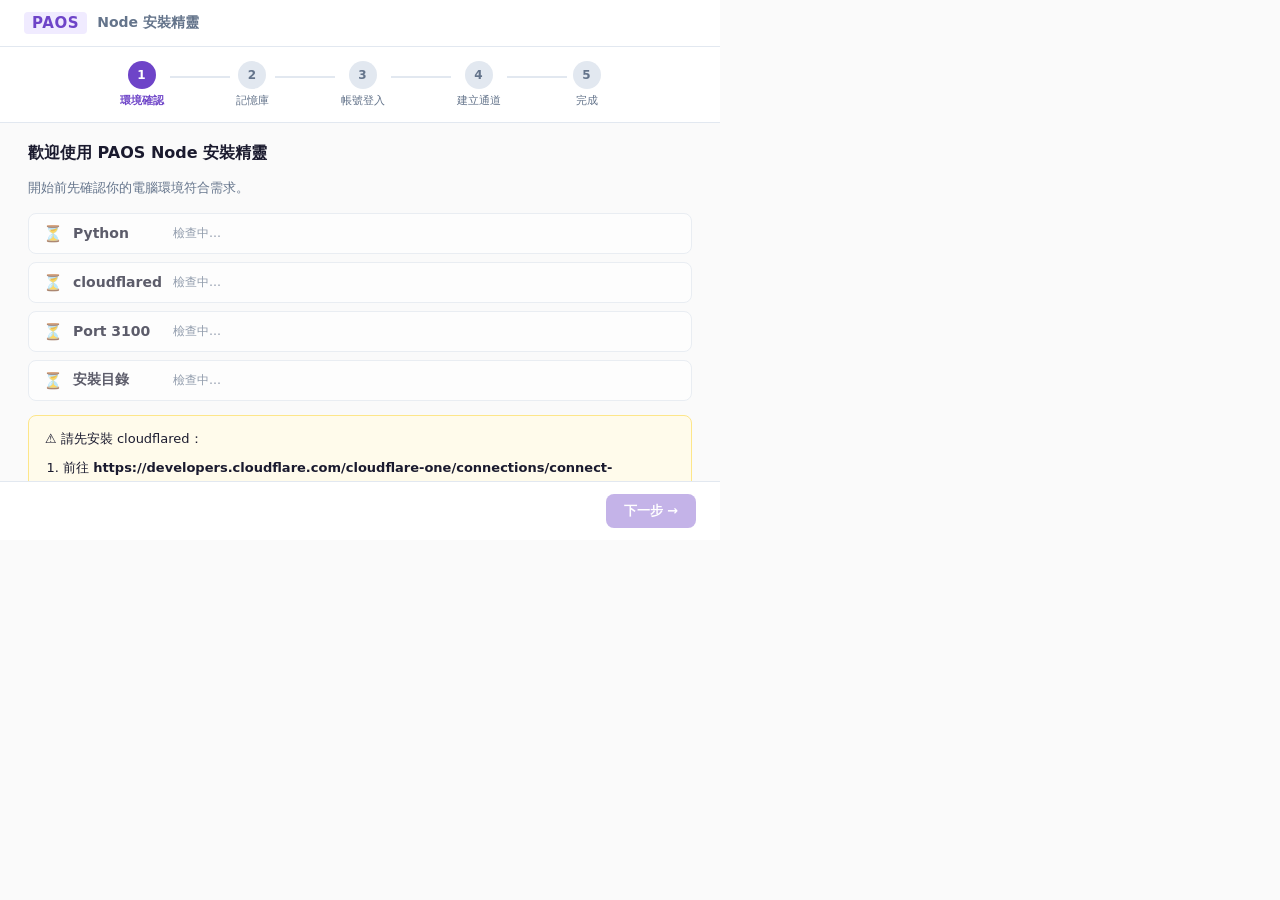
==== installer/static/installer.html @ d520c551 "feat(C+D+E): v3.7 unit tests, dynamic VBS generator, PyInstaller spec C - tests/test_safe_join.py: a" ====
<!DOCTYPE html>
<html lang="zh-TW">
<head>
  <meta charset="UTF-8">
  <meta name="viewport" content="width=720">
  <title>PAOS Node 安裝精靈</title>
  <link rel="stylesheet" href="installer.css">
</head>
<body>

  <!-- 頂部標題列 -->
  <header class="inst-header">
    <div class="inst-logo">PAOS</div>
    <div class="inst-title">Node 安裝精靈</div>
  </header>

  <!-- 步驟指示器 -->
  <nav class="steps-nav">
    <div class="step-item active" data-step="1">
      <div class="step-circle">1</div>
      <div class="step-label">環境確認</div>
    </div>
    <div class="step-connector"></div>
    <div class="step-item" data-step="2">
      <div class="step-circle">2</div>
      <div class="step-label">記憶庫</div>
    </div>
    <div class="step-connector"></div>
    <div class="step-item" data-step="3">
      <div class="step-circle">3</div>
      <div class="step-label">帳號登入</div>
    </div>
    <div class="step-connector"></div>
    <div class="step-item" data-step="4">
      <div class="step-circle">4</div>
      <div class="step-label">建立通道</div>
    </div>
    <div class="step-connector"></div>
    <div class="step-item" data-step="5">
      <div class="step-circle">5</div>
      <div class="step-label">完成</div>
    </div>
  </nav>

  <!-- 主內容區 -->
  <main class="inst-body">

    <!-- ── Step 1：環境確認 ── -->
    <section class="inst-step active" id="step-1">
      <h2 class="step-heading">歡迎使用 PAOS Node 安裝精靈</h2>
      <p class="step-desc">開始前先確認你的電腦環境符合需求。</p>

      <div class="env-checks" id="env-checks">
        <div class="env-item loading" id="env-python">
          <span class="env-icon">⏳</span>
          <span class="env-name">Python</span>
          <span class="env-detail">檢查中…</span>
        </div>
        <div class="env-item loading" id="env-cloudflared">
          <span class="env-icon">⏳</span>
          <span class="env-name">cloudflared</span>
          <span class="env-detail">檢查中…</span>
        </div>
        <div class="env-item loading" id="env-port">
          <span class="env-icon">⏳</span>
          <span class="env-name">Port 3100</span>
          <span class="env-detail">檢查中…</span>
        </div>
        <div class="env-item loading" id="env-dir">
          <span class="env-icon">⏳</span>
          <span class="env-name">安裝目錄</span>
          <span class="env-detail">檢查中…</span>
        </div>
      </div>

      <div class="env-hint" id="env-hint" hidden></div>

      <div class="cloudflared-guide" id="cloudflared-guide" hidden>
        <p>⚠️ 請先安裝 cloudflared：</p>
        <ol>
          <li>前往 <strong>https://developers.cloudflare.com/cloudflare-one/connections/connect-networks/downloads/</strong></li>
          <li>下載 Windows 64-bit 版本</li>
          <li>將 <code>cloudflared.exe</code> 放到 <code>C:\Windows\System32\</code> 或 PATH 目錄</li>
          <li>安裝完成後點「重新檢查」</li>
        </ol>
        <button class="btn-secondary" id="btn-recheck">重新檢查</button>
      </div>
    </section>

    <!-- ── Step 2：記憶庫路徑 ── -->
    <section class="inst-step" id="step-2" hidden>
      <h2 class="step-heading">設定記憶庫路徑</h2>
      <p class="step-desc">請選擇你的 Obsidian Vault 根目錄。PAOS Node 會將對話記憶、筆記和工作任務存放於此。</p>

      <div class="field-group">
        <label class="field-label">Vault 根目錄</label>
        <div class="field-row">
          <input type="text" id="vault-path" class="field-input" placeholder="C:/Users/你的名字/ObsidianVault" readonly>
          <button class="btn-secondary" id="btn-browse">選擇資料夾</button>
        </div>
        <p class="field-hint" id="vault-hint"></p>
      </div>

      <div class="path-preview" id="path-preview" hidden>
        <div class="path-item">📁 <span id="preview-notes">…/PAOS/notes/</span></div>
        <div class="path-item">📁 <span id="preview-attachments">…/PAOS/attachments/</span></div>
        <div class="path-item">📁 <span id="preview-agents">…/agents/</span></div>
      </div>
    </section>

    <!-- ── Step 3：帳號登入 ── -->
    <section class="inst-step" id="step-3" hidden>
      <h2 class="step-heading">登入 PAOS Central</h2>
      <p class="step-desc">輸入你的 Email，我們會發送一次性驗證碼來確認身份。</p>

      <div class="field-group">
        <label class="field-label">Email</label>
        <div class="field-row">
          <input type="email" id="otp-email" class="field-input" placeholder="your@email.com">
          <button class="btn-secondary" id="btn-send-otp">發送驗證碼</button>
        </div>
      </div>

      <div class="field-group" id="otp-group" hidden>
        <label class="field-label">驗證碼</label>
        <div class="field-row">
          <input type="text" id="otp-code" class="field-input otp-input" placeholder="6 位數驗證碼" maxlength="6">
          <button class="btn-primary" id="btn-verify-otp">確認登入</button>
        </div>
      </div>

      <p class="field-hint" id="otp-hint"></p>

      <div class="login-success" id="login-success" hidden>
        <div class="success-icon">✅</div>
        <div class="success-text">
          <strong>登入成功</strong>
          <span id="login-gpt-count"></span>
        </div>
      </div>
    </section>

    <!-- ── Step 4：建立通道 ── -->
    <section class="inst-step" id="step-4" hidden>
      <h2 class="step-heading">建立安全通道</h2>
      <p class="step-desc">正在建立 cloudflared Quick Tunnel，讓 GPT 助理可以安全連接到你的 Node。</p>

      <div class="tunnel-steps" id="tunnel-steps">
        <div class="tunnel-step" id="tstep-start">
          <span class="tstep-icon">⏳</span>
          <span class="tstep-label">啟動 cloudflared</span>
        </div>
        <div class="tunnel-step" id="tstep-url">
          <span class="tstep-icon">⏸</span>
          <span class="tstep-label">取得公開 URL</span>
        </div>
        <div class="tunnel-step" id="tstep-register">
          <span class="tstep-icon">⏸</span>
          <span class="tstep-label">向 Central 登錄</span>
        </div>
      </div>

      <div class="tunnel-url-display" id="tunnel-url-display" hidden>
        <span class="tunnel-url-label">你的 Node URL：</span>
        <span class="tunnel-url-value" id="tunnel-url-value"></span>
      </div>

      <p class="field-hint" id="tunnel-hint"></p>
    </section>

    <!-- ── Step 5：安裝完成 ── -->
    <section class="inst-step" id="step-5" hidden>
      <h2 class="step-heading">🎉 安裝完成！</h2>
      <p class="step-desc">PAOS Node 已成功安裝並設定完成。</p>

      <div class="finish-checklist" id="finish-checklist">
        <div class="finish-item" id="fitem-env">⏳ 環境設定檔（.env）</div>
        <div class="finish-item" id="fitem-node-task">⏳ PAOS-Node 排程工作</div>
        <div class="finish-item" id="fitem-panel-task">⏳ PAOS-Node-控制台 排程工作</div>
        <div class="finish-item" id="fitem-shortcut">⏳ 桌面捷徑</div>
      </div>

      <div class="finish-note" id="finish-note" hidden>
        <p>⚠️ 部分步驟未成功，請查閱詳細說明：</p>
        <pre id="finish-error-detail"></pre>
      </div>

      <p class="finish-hint">重新登入 Windows 後，PAOS Node 會自動在背景啟動。<br>
         點下方按鈕立即開啟控制台。</p>
    </section>

  </main>

  <!-- 底部按鈕列 -->
  <footer class="inst-footer">
    <button class="btn-ghost" id="btn-back" hidden>← 上一步</button>
    <div class="footer-spacer"></div>
    <button class="btn-primary" id="btn-next" disabled>下一步 →</button>
    <button class="btn-primary" id="btn-finish" hidden>開啟控制台</button>
  </footer>

  <script src="installer.js"></script>
</body>
</html>
---- installer/static/installer.css ----
/* ── installer.css — PAOS Node 安裝精靈樣式 ── */

*, *::before, *::after { box-sizing: border-box; margin: 0; padding: 0; }

:root {
  --purple:       #6e44c8;
  --purple-light: #f0ebff;
  --purple-mid:   #ddd3f8;
  --green:        #22c55e;
  --red:          #ef4444;
  --text:         #1a1a2e;
  --muted:        #64748b;
  --border:       #e2e8f0;
  --bg:           #fafafa;
  --white:        #ffffff;
  --radius:       8px;
  --shadow:       0 1px 3px rgba(0,0,0,.10), 0 1px 2px rgba(0,0,0,.06);
}

html, body {
  width: 720px; height: 540px;
  overflow: hidden;
  font-family: "Microsoft JhengHei UI", system-ui, -apple-system, sans-serif;
  font-size: 14px;
  color: var(--text);
  background: var(--bg);
  user-select: none;
}

/* ── Header ── */
.inst-header {
  display: flex; align-items: center; gap: 10px;
  padding: 12px 24px;
  background: var(--white);
  border-bottom: 1px solid var(--border);
  flex-shrink: 0;
}
.inst-logo {
  font-size: 15px; font-weight: 700; letter-spacing: .04em;
  color: var(--purple);
  background: var(--purple-light);
  padding: 2px 8px; border-radius: 4px;
}
.inst-title {
  font-size: 14px; font-weight: 600; color: var(--muted);
}

/* ── Steps Nav ── */
.steps-nav {
  display: flex; align-items: center; justify-content: center;
  padding: 14px 24px;
  background: var(--white);
  border-bottom: 1px solid var(--border);
  flex-shrink: 0;
}
.step-item {
  display: flex; flex-direction: column; align-items: center; gap: 4px;
  cursor: default;
}
.step-circle {
  width: 28px; height: 28px; border-radius: 50%;
  display: flex; align-items: center; justify-content: center;
  font-size: 12px; font-weight: 700;
  background: var(--border); color: var(--muted);
  transition: background .2s, color .2s;
}
.step-item.active   .step-circle { background: var(--purple); color: var(--white); }
.step-item.done     .step-circle { background: var(--green);  color: var(--white); font-size: 0; }
.step-item.done     .step-circle::after { content: "✓"; font-size: 13px; }
.step-label {
  font-size: 11px; color: var(--muted); white-space: nowrap;
}
.step-item.active .step-label { color: var(--purple); font-weight: 600; }
.step-connector {
  flex: 1; height: 2px; background: var(--border);
  margin: 0 6px; margin-bottom: 16px;
  min-width: 24px; max-width: 60px;
}

/* ── Main Body ── */
.inst-body {
  flex: 1 1 0; min-height: 0;
  padding: 20px 28px;
  overflow-y: auto;
}

.inst-step { display: none; flex-direction: column; gap: 14px; }
.inst-step.active { display: flex; }

.step-heading {
  font-size: 16px; font-weight: 700; color: var(--text);
}
.step-desc {
  font-size: 13px; color: var(--muted); line-height: 1.6;
}

/* ── Env Checks ── */
.env-checks { display: flex; flex-direction: column; gap: 8px; }

.env-item {
  display: flex; align-items: center; gap: 10px;
  padding: 10px 14px;
  background: var(--white); border: 1px solid var(--border);
  border-radius: var(--radius);
  transition: border-color .2s;
}
.env-item.ok    { border-color: var(--green);  background: #f0fdf4; }
.env-item.error { border-color: var(--red);    background: #fef2f2; }
.env-item.loading { opacity: .7; }

.env-icon  { font-size: 16px; width: 20px; text-align: center; }
.env-name  { font-weight: 600; min-width: 90px; }
.env-detail { font-size: 12px; color: var(--muted); flex: 1; }
.env-item.ok    .env-detail { color: #15803d; }
.env-item.error .env-detail { color: var(--red); }

.env-hint {
  font-size: 12px; color: var(--red);
  padding: 8px 12px; background: #fef2f2;
  border: 1px solid #fecaca; border-radius: var(--radius);
}

.cloudflared-guide {
  background: #fffbeb; border: 1px solid #fde68a;
  border-radius: var(--radius); padding: 14px 16px;
  font-size: 13px; display: flex; flex-direction: column; gap: 8px;
}
.cloudflared-guide ol { padding-left: 18px; line-height: 1.8; }
.cloudflared-guide code { background: #fef9c3; padding: 1px 5px; border-radius: 3px; font-size: 12px; }

/* ── Fields ── */
.field-group { display: flex; flex-direction: column; gap: 6px; }
.field-label { font-size: 12px; font-weight: 600; color: var(--muted); }
.field-row   { display: flex; gap: 8px; }
.field-input {
  flex: 1; padding: 8px 12px;
  border: 1px solid var(--border); border-radius: var(--radius);
  font-size: 13px; font-family: inherit; color: var(--text);
  background: var(--white);
  outline: none; transition: border-color .15s;
}
.field-input:focus { border-color: var(--purple); }
.field-input[readonly] { background: var(--bg); cursor: default; }
.field-hint { font-size: 12px; color: var(--muted); min-height: 18px; }
.field-hint.ok    { color: #15803d; }
.field-hint.error { color: var(--red); }

.otp-input { letter-spacing: .15em; font-weight: 600; font-size: 16px; max-width: 180px; text-align: center; }

/* ── Path Preview ── */
.path-preview {
  background: var(--purple-light); border: 1px solid var(--purple-mid);
  border-radius: var(--radius); padding: 12px 14px;
  display: flex; flex-direction: column; gap: 4px;
}
.path-item { font-size: 12px; color: #4c2a8a; font-family: "Consolas", monospace; }

/* ── Login Success ── */
.login-success {
  display: flex; align-items: center; gap: 12px;
  padding: 12px 16px; background: #f0fdf4;
  border: 1px solid #86efac; border-radius: var(--radius);
}
.success-icon { font-size: 20px; }
.success-text { display: flex; flex-direction: column; gap: 2px; font-size: 13px; }
.success-text strong { color: #15803d; }
.success-text span   { color: var(--muted); font-size: 12px; }

/* ── Tunnel Steps ── */
.tunnel-steps { display: flex; flex-direction: column; gap: 10px; }
.tunnel-step {
  display: flex; align-items: center; gap: 12px;
  padding: 10px 14px;
  background: var(--white); border: 1px solid var(--border);
  border-radius: var(--radius);
}
.tstep-icon  { font-size: 16px; width: 20px; text-align: center; }
.tstep-label { font-size: 13px; }
.tunnel-step.ok    { background: #f0fdf4; border-color: var(--green); }
.tunnel-step.error { background: #fef2f2; border-color: var(--red); }
.tunnel-step.running { background: var(--purple-light); border-color: var(--purple); }

.tunnel-url-display {
  display: flex; align-items: center; gap: 10px;
  padding: 10px 14px; background: var(--purple-light);
  border: 1px solid var(--purple-mid); border-radius: var(--radius);
}
.tunnel-url-label { font-size: 12px; font-weight: 600; color: #4c2a8a; white-space: nowrap; }
.tunnel-url-value { font-size: 12px; font-family: "Consolas", monospace; color: var(--purple); word-break: break-all; }

/* ── Finish Checklist ── */
.finish-checklist { display: flex; flex-direction: column; gap: 8px; }
.finish-item {
  padding: 8px 14px;
  background: var(--white); border: 1px solid var(--border);
  border-radius: var(--radius); font-size: 13px;
  transition: all .2s;
}
.finish-item.ok    { background: #f0fdf4; border-color: var(--green); color: #15803d; }
.finish-item.error { background: #fef2f2; border-color: var(--red);   color: var(--red); }

.finish-note {
  background: #fffbeb; border: 1px solid #fde68a;
  border-radius: var(--radius); padding: 12px 14px;
  font-size: 12px; display: flex; flex-direction: column; gap: 6px;
}
.finish-note pre { font-size: 11px; overflow-x: auto; white-space: pre-wrap; }
.finish-hint { font-size: 12px; color: var(--muted); line-height: 1.7; }

/* ── Footer ── */
.inst-footer {
  display: flex; align-items: center;
  padding: 12px 24px;
  background: var(--white);
  border-top: 1px solid var(--border);
  flex-shrink: 0;
}
.footer-spacer { flex: 1; }

/* ── Buttons ── */
button {
  padding: 8px 18px; border-radius: var(--radius);
  font-size: 13px; font-family: inherit; font-weight: 600;
  cursor: pointer; border: none; outline: none;
  transition: opacity .15s, background .15s;
  white-space: nowrap;
}
button:disabled { opacity: .4; cursor: not-allowed; }

.btn-primary   { background: var(--purple); color: var(--white); }
.btn-primary:not(:disabled):hover { background: #5c38a8; }

.btn-secondary {
  background: var(--white); color: var(--purple);
  border: 1px solid var(--purple);
}
.btn-secondary:not(:disabled):hover { background: var(--purple-light); }

.btn-ghost {
  background: transparent; color: var(--muted);
  border: 1px solid var(--border);
}
.btn-ghost:not(:disabled):hover { background: var(--bg); }

/* ── Layout helper ── */
body { display: flex; flex-direction: column; }
.inst-body { overflow-y: auto; }
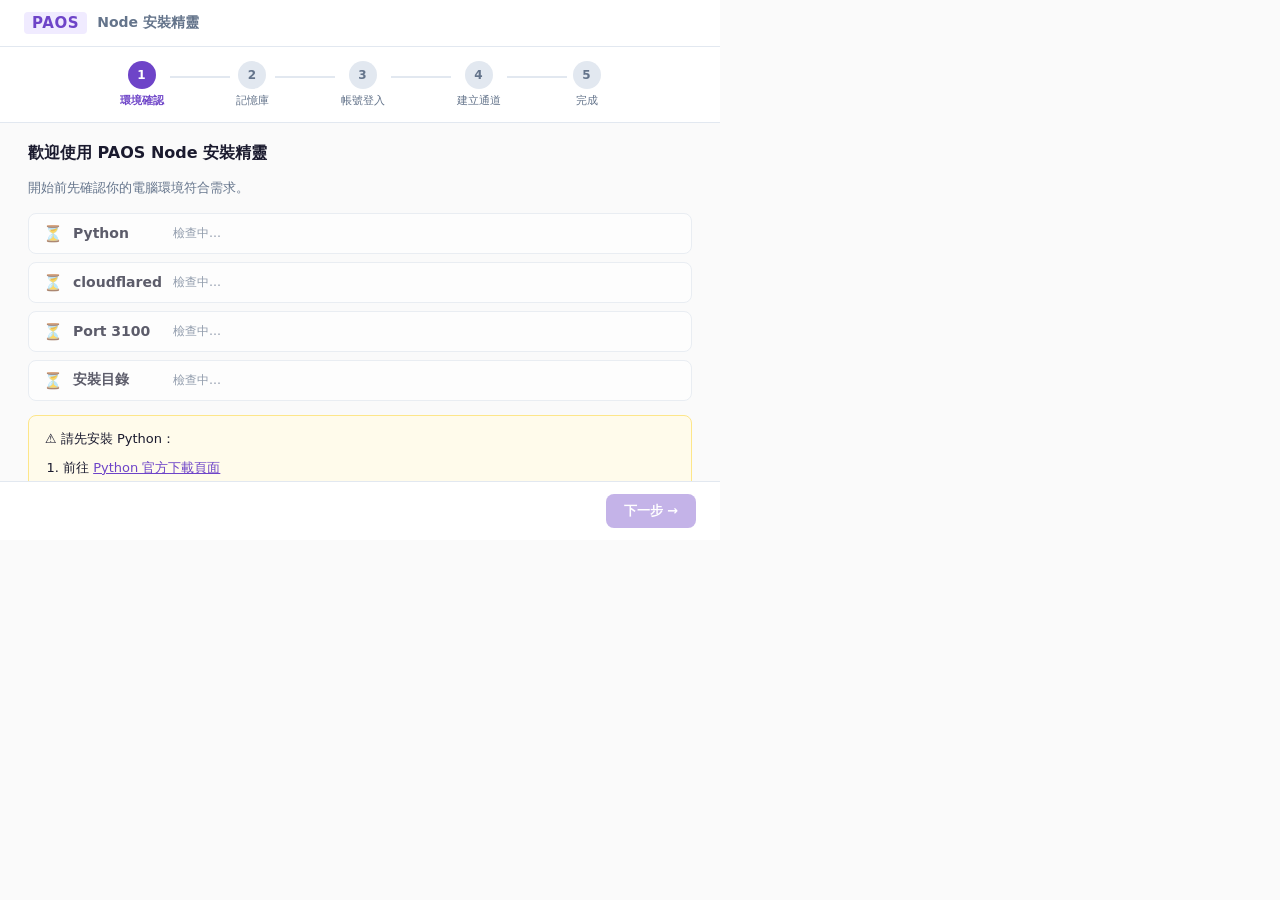
==== commit 13460dd8: "feat(installer): add clickable external links + Python install guide - open_url() bridge added to In" ====
--- a/installer/static/installer.html
+++ b/installer/static/installer.html
@@ -75,12 +75,22 @@
 
       <div class="env-hint" id="env-hint" hidden></div>
 
+      <div class="python-guide" id="python-guide" hidden>
+        <p>⚠️ 請先安裝 Python：</p>
+        <ol>
+          <li>前往 <a class="ext-link" onclick="openExternal('https://www.python.org/downloads/')">Python 官方下載頁面</a></li>
+          <li>下載 Python 3.10 以上版本（Windows installer）</li>
+          <li>安裝時務必勾選「<strong>Add Python to PATH</strong>」</li>
+          <li>安裝完成後點「重新檢查」</li>
+        </ol>
+      </div>
+
       <div class="cloudflared-guide" id="cloudflared-guide" hidden>
         <p>⚠️ 請先安裝 cloudflared：</p>
         <ol>
-          <li>前往 <strong>https://developers.cloudflare.com/cloudflare-one/connections/connect-networks/downloads/</strong></li>
-          <li>下載 Windows 64-bit 版本</li>
-          <li>將 <code>cloudflared.exe</code> 放到 <code>C:\Windows\System32\</code> 或 PATH 目錄</li>
+          <li>前往 <a class="ext-link" onclick="openExternal('https://developers.cloudflare.com/cloudflare-one/connections/connect-networks/downloads/')">Cloudflare 官方下載頁面</a></li>
+          <li>下載 <strong>Windows 64-bit</strong> 版本（<code>cloudflared-windows-amd64.exe</code>）</li>
+          <li>將檔案改名為 <code>cloudflared.exe</code>，放到 <code>C:\Windows\System32\</code></li>
           <li>安裝完成後點「重新檢查」</li>
         </ol>
         <button class="btn-secondary" id="btn-recheck">重新檢查</button>
@@ -112,6 +122,13 @@
     <section class="inst-step" id="step-3" hidden>
       <h2 class="step-heading">登入 PAOS Central</h2>
       <p class="step-desc">輸入你的 Email，我們會發送一次性驗證碼來確認身份。</p>
+
+      <div class="field-group">
+        <label class="field-label">姓名
+          <span class="field-hint-inline">（首次使用必填）</span>
+        </label>
+        <input type="text" id="otp-name" class="field-input" placeholder="你的名字（例：陳小明）">
+      </div>
 
       <div class="field-group">
         <label class="field-label">Email</label>
--- a/installer/static/installer.css
+++ b/installer/static/installer.css
@@ -120,13 +120,22 @@
   border: 1px solid #fecaca; border-radius: var(--radius);
 }
 
-.cloudflared-guide {
+.cloudflared-guide, .python-guide {
   background: #fffbeb; border: 1px solid #fde68a;
   border-radius: var(--radius); padding: 14px 16px;
   font-size: 13px; display: flex; flex-direction: column; gap: 8px;
 }
-.cloudflared-guide ol { padding-left: 18px; line-height: 1.8; }
-.cloudflared-guide code { background: #fef9c3; padding: 1px 5px; border-radius: 3px; font-size: 12px; }
+.cloudflared-guide ol, .python-guide ol { padding-left: 18px; line-height: 1.8; }
+.cloudflared-guide code, .python-guide code { background: #fef9c3; padding: 1px 5px; border-radius: 3px; font-size: 12px; }
+
+/* 可點擊的外部連結 */
+.ext-link {
+  color: var(--purple);
+  text-decoration: underline;
+  cursor: pointer;
+  user-select: none;
+}
+.ext-link:hover { color: #5533a0; }
 
 /* ── Fields ── */
 .field-group { display: flex; flex-direction: column; gap: 6px; }
@@ -144,6 +153,7 @@
 .field-hint { font-size: 12px; color: var(--muted); min-height: 18px; }
 .field-hint.ok    { color: #15803d; }
 .field-hint.error { color: var(--red); }
+.field-hint-inline { font-size: 11px; color: var(--muted); font-weight: 400; }
 
 .otp-input { letter-spacing: .15em; font-weight: 600; font-size: 16px; max-width: 180px; text-align: center; }
 
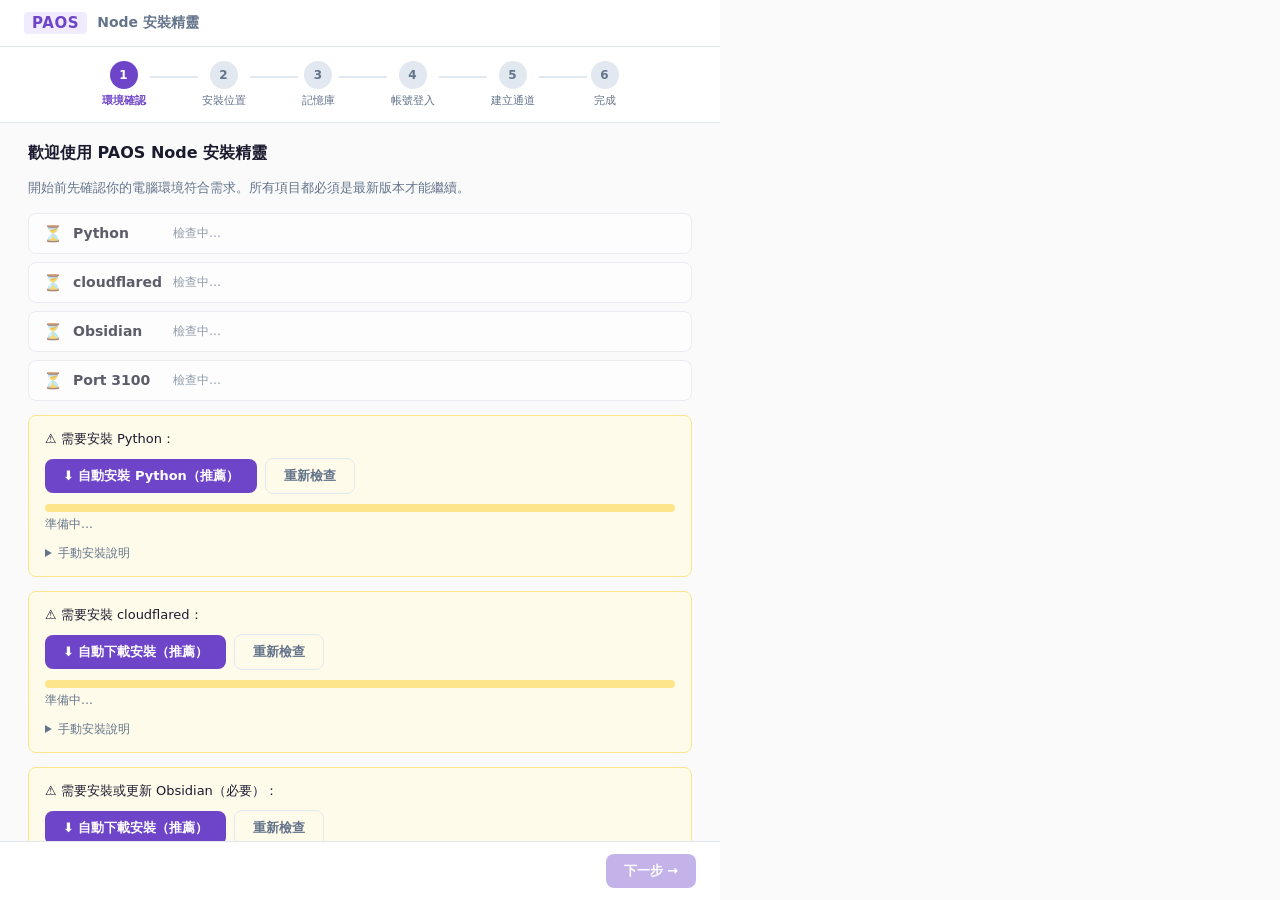
==== commit a1a5c306: "installer: 6-step wizard redesign v3 - 6-step flow (env → install dir → vault → login → tunnel → fin" ====
--- a/installer/static/installer.html
+++ b/installer/static/installer.html
@@ -14,7 +14,7 @@
     <div class="inst-title">Node 安裝精靈</div>
   </header>
 
-  <!-- 步驟指示器 -->
+  <!-- 步驟指示器 (6 步) -->
   <nav class="steps-nav">
     <div class="step-item active" data-step="1">
       <div class="step-circle">1</div>
@@ -23,21 +23,26 @@
     <div class="step-connector"></div>
     <div class="step-item" data-step="2">
       <div class="step-circle">2</div>
-      <div class="step-label">記憶庫</div>
+      <div class="step-label">安裝位置</div>
     </div>
     <div class="step-connector"></div>
     <div class="step-item" data-step="3">
       <div class="step-circle">3</div>
-      <div class="step-label">帳號登入</div>
+      <div class="step-label">記憶庫</div>
     </div>
     <div class="step-connector"></div>
     <div class="step-item" data-step="4">
       <div class="step-circle">4</div>
-      <div class="step-label">建立通道</div>
+      <div class="step-label">帳號登入</div>
     </div>
     <div class="step-connector"></div>
     <div class="step-item" data-step="5">
       <div class="step-circle">5</div>
+      <div class="step-label">建立通道</div>
+    </div>
+    <div class="step-connector"></div>
+    <div class="step-item" data-step="6">
+      <div class="step-circle">6</div>
       <div class="step-label">完成</div>
     </div>
   </nav>
@@ -48,7 +53,7 @@
     <!-- ── Step 1：環境確認 ── -->
     <section class="inst-step active" id="step-1">
       <h2 class="step-heading">歡迎使用 PAOS Node 安裝精靈</h2>
-      <p class="step-desc">開始前先確認你的電腦環境符合需求。</p>
+      <p class="step-desc">開始前先確認你的電腦環境符合需求。所有項目都必須是最新版本才能繼續。</p>
 
       <div class="env-checks" id="env-checks">
         <div class="env-item loading" id="env-python">
@@ -61,44 +66,120 @@
           <span class="env-name">cloudflared</span>
           <span class="env-detail">檢查中…</span>
         </div>
+        <div class="env-item loading" id="env-obsidian">
+          <span class="env-icon">⏳</span>
+          <span class="env-name">Obsidian</span>
+          <span class="env-detail">檢查中…</span>
+        </div>
         <div class="env-item loading" id="env-port">
           <span class="env-icon">⏳</span>
           <span class="env-name">Port 3100</span>
           <span class="env-detail">檢查中…</span>
         </div>
-        <div class="env-item loading" id="env-dir">
-          <span class="env-icon">⏳</span>
-          <span class="env-name">安裝目錄</span>
-          <span class="env-detail">檢查中…</span>
-        </div>
       </div>
 
       <div class="env-hint" id="env-hint" hidden></div>
 
-      <div class="python-guide" id="python-guide" hidden>
-        <p>⚠️ 請先安裝 Python：</p>
-        <ol>
-          <li>前往 <a class="ext-link" onclick="openExternal('https://www.python.org/downloads/')">Python 官方下載頁面</a></li>
-          <li>下載 Python 3.10 以上版本（Windows installer）</li>
-          <li>安裝時務必勾選「<strong>Add Python to PATH</strong>」</li>
-          <li>安裝完成後點「重新檢查」</li>
-        </ol>
-      </div>
-
-      <div class="cloudflared-guide" id="cloudflared-guide" hidden>
-        <p>⚠️ 請先安裝 cloudflared：</p>
-        <ol>
-          <li>前往 <a class="ext-link" onclick="openExternal('https://developers.cloudflare.com/cloudflare-one/connections/connect-networks/downloads/')">Cloudflare 官方下載頁面</a></li>
-          <li>下載 <strong>Windows 64-bit</strong> 版本（<code>cloudflared-windows-amd64.exe</code>）</li>
-          <li>將檔案改名為 <code>cloudflared.exe</code>，放到 <code>C:\Windows\System32\</code></li>
-          <li>安裝完成後點「重新檢查」</li>
-        </ol>
-        <button class="btn-secondary" id="btn-recheck">重新檢查</button>
-      </div>
-    </section>
-
-    <!-- ── Step 2：記憶庫路徑 ── -->
+      <!-- Python 安裝引導 -->
+      <div class="install-guide" id="python-guide" hidden>
+        <p>⚠️ 需要安裝 Python：</p>
+        <div class="cf-actions">
+          <button class="btn-primary" id="btn-auto-install-py">⬇ 自動安裝 Python（推薦）</button>
+          <button class="btn-ghost" id="btn-recheck-py">重新檢查</button>
+        </div>
+        <div class="cf-progress" id="py-progress" hidden>
+          <div class="cf-progress-bar-track">
+            <div class="cf-progress-bar" id="py-progress-bar"></div>
+          </div>
+          <span class="cf-progress-label" id="py-progress-label">準備中…</span>
+        </div>
+        <details class="cf-manual">
+          <summary>手動安裝說明</summary>
+          <ol>
+            <li>前往 <a class="ext-link" onclick="openExternal('https://www.python.org/downloads/')">Python 官方下載頁面</a></li>
+            <li>下載 Python 3.10 以上版本（Windows installer）</li>
+            <li>安裝時務必勾選「<strong>Add Python to PATH</strong>」</li>
+            <li>安裝完成後點「重新檢查」</li>
+          </ol>
+        </details>
+      </div>
+
+      <!-- cloudflared 安裝引導 -->
+      <div class="install-guide" id="cloudflared-guide" hidden>
+        <p>⚠️ 需要安裝 cloudflared：</p>
+        <div class="cf-actions">
+          <button class="btn-primary" id="btn-auto-install-cf">⬇ 自動下載安裝（推薦）</button>
+          <button class="btn-ghost" id="btn-recheck-cf">重新檢查</button>
+        </div>
+        <div class="cf-progress" id="cf-progress" hidden>
+          <div class="cf-progress-bar-track">
+            <div class="cf-progress-bar" id="cf-progress-bar"></div>
+          </div>
+          <span class="cf-progress-label" id="cf-progress-label">準備中…</span>
+        </div>
+        <details class="cf-manual">
+          <summary>手動安裝說明</summary>
+          <ol>
+            <li>前往 <a class="ext-link" onclick="openExternal('https://developers.cloudflare.com/cloudflare-one/connections/connect-networks/downloads/')">Cloudflare 官方下載頁面</a></li>
+            <li>下載 <strong>Windows 64-bit</strong>（<code>cloudflared-windows-amd64.exe</code>）</li>
+            <li>將檔案放到 <code>C:\Windows\System32\</code> 或任何 PATH 目錄</li>
+            <li>安裝完成後點「重新檢查」</li>
+          </ol>
+        </details>
+      </div>
+
+      <!-- Obsidian 安裝引導 -->
+      <div class="install-guide" id="obsidian-guide" hidden>
+        <p>⚠️ 需要安裝或更新 Obsidian（必要）：</p>
+        <div class="cf-actions">
+          <button class="btn-primary" id="btn-auto-install-ob">⬇ 自動下載安裝（推薦）</button>
+          <button class="btn-ghost" id="btn-recheck-ob">重新檢查</button>
+        </div>
+        <div class="cf-progress" id="ob-progress" hidden>
+          <div class="cf-progress-bar-track">
+            <div class="cf-progress-bar" id="ob-progress-bar"></div>
+          </div>
+          <span class="cf-progress-label" id="ob-progress-label">準備中…</span>
+        </div>
+        <details class="cf-manual">
+          <summary>手動安裝說明</summary>
+          <ol>
+            <li>前往 <a class="ext-link" onclick="openExternal('https://obsidian.md/download')">Obsidian 官方下載頁面</a></li>
+            <li>下載並安裝最新版 Windows 安裝程式</li>
+            <li>安裝完成後點「重新檢查」</li>
+          </ol>
+        </details>
+      </div>
+    </section>
+
+    <!-- ── Step 2：安裝目錄 ── -->
     <section class="inst-step" id="step-2" hidden>
+      <h2 class="step-heading">選擇安裝位置</h2>
+      <p class="step-desc">PAOS Node 的程式檔案將安裝在此目錄。建議使用預設值。安裝後勿移動此目錄。</p>
+
+      <div class="field-group">
+        <label class="field-label">安裝目錄</label>
+        <div class="field-row">
+          <input type="text" id="install-path" class="field-input" placeholder="正在載入預設路徑…">
+          <button class="btn-secondary" id="btn-install-browse">選擇資料夾</button>
+        </div>
+        <p class="field-hint" id="install-hint"></p>
+      </div>
+
+      <div class="path-preview" id="install-preview" hidden>
+        <div class="path-item">📁 <span id="preview-install-root"></span></div>
+        <div class="path-item">📁 <span id="preview-install-venv"></span> (Python 虛擬環境)</div>
+        <div class="path-item">📁 <span id="preview-install-src"></span> (Node 程式碼)</div>
+      </div>
+
+      <div class="info-box">
+        <span class="info-icon">ℹ️</span>
+        <span>安裝完成後，PAOS Node 會在每次登入 Windows 時自動在背景啟動。如需解除安裝，刪除此資料夾並移除排程工作即可。</span>
+      </div>
+    </section>
+
+    <!-- ── Step 3：記憶庫路徑 ── -->
+    <section class="inst-step" id="step-3" hidden>
       <h2 class="step-heading">設定記憶庫路徑</h2>
       <p class="step-desc">請選擇你的 Obsidian Vault 根目錄。PAOS Node 會將對話記憶、筆記和工作任務存放於此。</p>
 
@@ -118,8 +199,8 @@
       </div>
     </section>
 
-    <!-- ── Step 3：帳號登入 ── -->
-    <section class="inst-step" id="step-3" hidden>
+    <!-- ── Step 4：帳號登入 ── -->
+    <section class="inst-step" id="step-4" hidden>
       <h2 class="step-heading">登入 PAOS Central</h2>
       <p class="step-desc">輸入你的 Email，我們會發送一次性驗證碼來確認身份。</p>
 
@@ -155,10 +236,17 @@
           <span id="login-gpt-count"></span>
         </div>
       </div>
-    </section>
-
-    <!-- ── Step 4：建立通道 ── -->
-    <section class="inst-step" id="step-4" hidden>
+
+      <!-- GPT 助理清單（登入成功後顯示） -->
+      <div class="gpt-list-section" id="gpt-list-section" hidden>
+        <label class="field-label">已授權的 GPT 助理</label>
+        <div class="gpt-list" id="gpt-list"></div>
+        <p class="field-hint" style="margin-top:4px;">安裝完成後，以上助理的記憶空間將自動建立在 Vault 中。</p>
+      </div>
+    </section>
+
+    <!-- ── Step 5：建立通道 ── -->
+    <section class="inst-step" id="step-5" hidden>
       <h2 class="step-heading">建立安全通道</h2>
       <p class="step-desc">正在建立 cloudflared Quick Tunnel，讓 GPT 助理可以安全連接到你的 Node。</p>
 
@@ -185,12 +273,15 @@
       <p class="field-hint" id="tunnel-hint"></p>
     </section>
 
-    <!-- ── Step 5：安裝完成 ── -->
-    <section class="inst-step" id="step-5" hidden>
+    <!-- ── Step 6：安裝完成 ── -->
+    <section class="inst-step" id="step-6" hidden>
       <h2 class="step-heading">🎉 安裝完成！</h2>
-      <p class="step-desc">PAOS Node 已成功安裝並設定完成。</p>
+      <p class="step-desc">PAOS Node 正在完成最後設定，請稍候…</p>
 
       <div class="finish-checklist" id="finish-checklist">
+        <div class="finish-item" id="fitem-deploy">⏳ Node 檔案部署</div>
+        <div class="finish-item" id="fitem-venv">⏳ Python 套件安裝（venv）</div>
+        <div class="finish-item" id="fitem-vault-init">⏳ Agent Vault 初始化</div>
         <div class="finish-item" id="fitem-env">⏳ 環境設定檔（.env）</div>
         <div class="finish-item" id="fitem-node-task">⏳ PAOS-Node 排程工作</div>
         <div class="finish-item" id="fitem-panel-task">⏳ PAOS-Node-控制台 排程工作</div>
@@ -202,8 +293,10 @@
         <pre id="finish-error-detail"></pre>
       </div>
 
-      <p class="finish-hint">重新登入 Windows 後，PAOS Node 會自動在背景啟動。<br>
-         點下方按鈕立即開啟控制台。</p>
+      <p class="finish-hint" id="finish-hint" hidden>
+        重新登入 Windows 後，PAOS Node 會自動在背景啟動。<br>
+        點下方按鈕立即開啟控制台。
+      </p>
     </section>
 
   </main>
--- a/installer/static/installer.css
+++ b/installer/static/installer.css
@@ -18,7 +18,7 @@
 }
 
 html, body {
-  width: 720px; height: 540px;
+  width: 720px; height: 100vh;
   overflow: hidden;
   font-family: "Microsoft JhengHei UI", system-ui, -apple-system, sans-serif;
   font-size: 14px;
@@ -73,8 +73,8 @@
 .step-item.active .step-label { color: var(--purple); font-weight: 600; }
 .step-connector {
   flex: 1; height: 2px; background: var(--border);
-  margin: 0 6px; margin-bottom: 16px;
-  min-width: 24px; max-width: 60px;
+  margin: 0 4px; margin-bottom: 16px;
+  min-width: 16px; max-width: 48px;
 }
 
 /* ── Main Body ── */
@@ -120,13 +120,38 @@
   border: 1px solid #fecaca; border-radius: var(--radius);
 }
 
-.cloudflared-guide, .python-guide {
+.cloudflared-guide, .python-guide, .obsidian-guide, .install-guide {
   background: #fffbeb; border: 1px solid #fde68a;
   border-radius: var(--radius); padding: 14px 16px;
-  font-size: 13px; display: flex; flex-direction: column; gap: 8px;
-}
-.cloudflared-guide ol, .python-guide ol { padding-left: 18px; line-height: 1.8; }
-.cloudflared-guide code, .python-guide code { background: #fef9c3; padding: 1px 5px; border-radius: 3px; font-size: 12px; }
+  font-size: 13px; display: flex; flex-direction: column; gap: 10px;
+}
+.cloudflared-guide ol, .python-guide ol, .obsidian-guide ol, .install-guide ol {
+  padding-left: 18px; line-height: 1.8;
+}
+.cloudflared-guide code, .python-guide code, .obsidian-guide code, .install-guide code {
+  background: #fef9c3; padding: 1px 5px; border-radius: 3px; font-size: 12px;
+}
+
+/* cloudflared auto-install */
+.cf-actions { display: flex; gap: 8px; align-items: center; }
+.cf-progress { display: flex; flex-direction: column; gap: 4px; }
+.cf-progress-bar-track {
+  height: 8px; border-radius: 4px;
+  background: #fde68a; overflow: hidden;
+}
+.cf-progress-bar {
+  height: 100%; width: 0%;
+  background: var(--purple);
+  border-radius: 4px;
+  transition: width .3s ease;
+}
+.cf-progress-label { font-size: 12px; color: var(--muted); }
+.cf-manual { font-size: 12px; }
+.cf-manual summary {
+  cursor: pointer; color: var(--muted);
+  user-select: none; margin-top: 2px;
+}
+.cf-manual ol { padding-left: 16px; line-height: 1.8; margin-top: 6px; }
 
 /* 可點擊的外部連結 */
 .ext-link {
@@ -252,6 +277,32 @@
 }
 .btn-ghost:not(:disabled):hover { background: var(--bg); }
 
+/* ── Info Box ── */
+.info-box {
+  display: flex; align-items: flex-start; gap: 10px;
+  padding: 10px 14px; background: var(--purple-light);
+  border: 1px solid var(--purple-mid); border-radius: var(--radius);
+  font-size: 12px; color: #4c2a8a; line-height: 1.7;
+}
+.info-icon { font-size: 15px; flex-shrink: 0; margin-top: 1px; }
+
+/* ── GPT List ── */
+.gpt-list-section {
+  display: flex; flex-direction: column; gap: 6px;
+}
+.gpt-list {
+  display: flex; flex-direction: column; gap: 3px;
+  max-height: 150px; overflow-y: auto;
+  border: 1px solid var(--border); border-radius: var(--radius);
+  padding: 6px 8px; background: var(--white);
+}
+.gpt-item {
+  font-size: 12px; color: var(--text);
+  padding: 5px 8px; border-radius: 4px;
+  transition: background .12s;
+}
+.gpt-item:hover { background: var(--purple-light); }
+
 /* ── Layout helper ── */
 body { display: flex; flex-direction: column; }
 .inst-body { overflow-y: auto; }
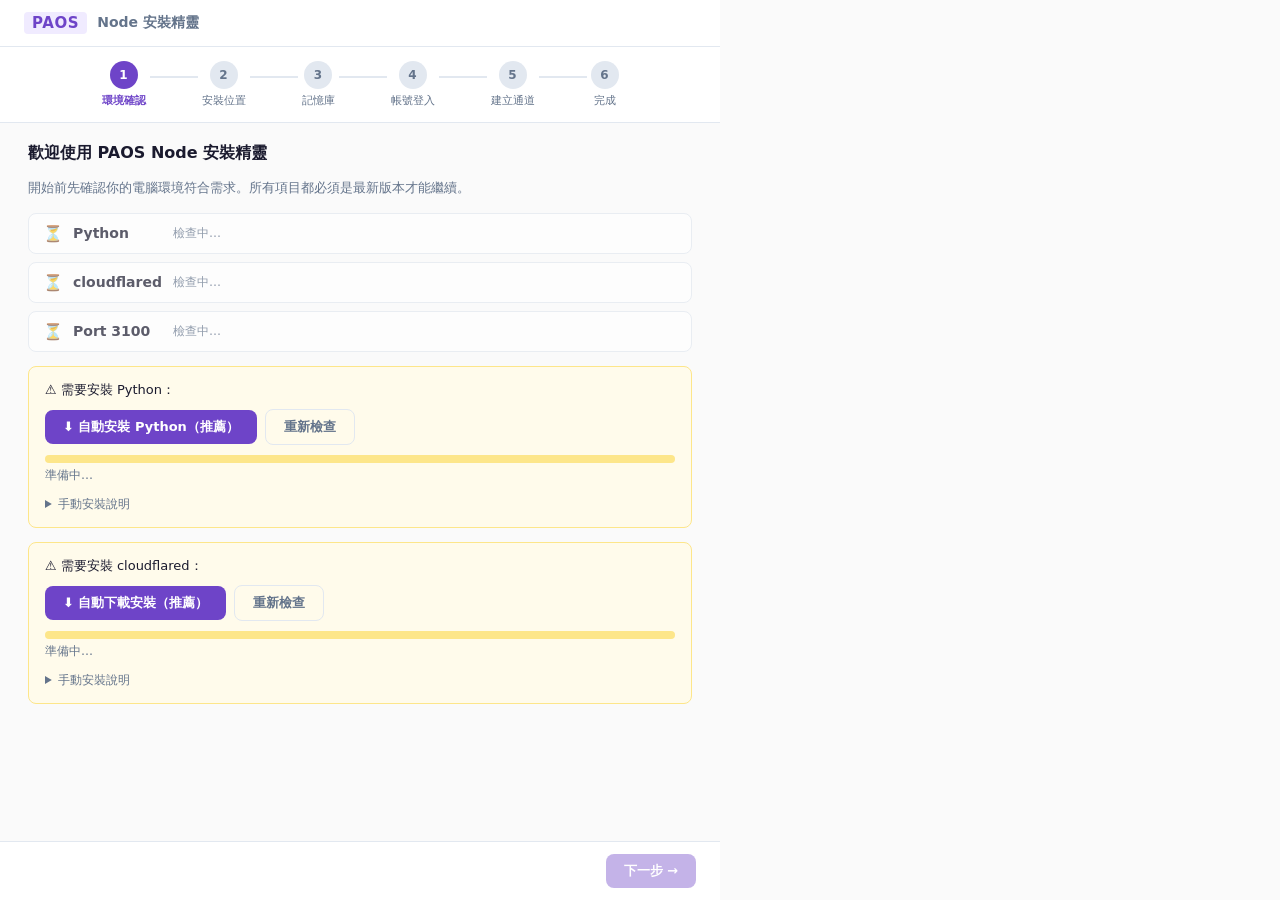
==== commit fba48906: "installer: Obsidian moved to optional recommendation in Step 3 - Remove Obsidian from Step 1 env che" ====
--- a/installer/static/installer.html
+++ b/installer/static/installer.html
@@ -66,11 +66,6 @@
           <span class="env-name">cloudflared</span>
           <span class="env-detail">檢查中…</span>
         </div>
-        <div class="env-item loading" id="env-obsidian">
-          <span class="env-icon">⏳</span>
-          <span class="env-name">Obsidian</span>
-          <span class="env-detail">檢查中…</span>
-        </div>
         <div class="env-item loading" id="env-port">
           <span class="env-icon">⏳</span>
           <span class="env-name">Port 3100</span>
@@ -128,28 +123,6 @@
         </details>
       </div>
 
-      <!-- Obsidian 安裝引導 -->
-      <div class="install-guide" id="obsidian-guide" hidden>
-        <p>⚠️ 需要安裝或更新 Obsidian（必要）：</p>
-        <div class="cf-actions">
-          <button class="btn-primary" id="btn-auto-install-ob">⬇ 自動下載安裝（推薦）</button>
-          <button class="btn-ghost" id="btn-recheck-ob">重新檢查</button>
-        </div>
-        <div class="cf-progress" id="ob-progress" hidden>
-          <div class="cf-progress-bar-track">
-            <div class="cf-progress-bar" id="ob-progress-bar"></div>
-          </div>
-          <span class="cf-progress-label" id="ob-progress-label">準備中…</span>
-        </div>
-        <details class="cf-manual">
-          <summary>手動安裝說明</summary>
-          <ol>
-            <li>前往 <a class="ext-link" onclick="openExternal('https://obsidian.md/download')">Obsidian 官方下載頁面</a></li>
-            <li>下載並安裝最新版 Windows 安裝程式</li>
-            <li>安裝完成後點「重新檢查」</li>
-          </ol>
-        </details>
-      </div>
     </section>
 
     <!-- ── Step 2：安裝目錄 ── -->
@@ -196,6 +169,40 @@
         <div class="path-item">📁 <span id="preview-notes">…/PAOS/notes/</span></div>
         <div class="path-item">📁 <span id="preview-attachments">…/PAOS/attachments/</span></div>
         <div class="path-item">📁 <span id="preview-agents">…/agents/</span></div>
+      </div>
+
+      <!-- Obsidian 推薦安裝（非強制） -->
+      <div class="obsidian-rec" id="obsidian-rec">
+        <div class="obsidian-rec-header">
+          <span id="obsidian-rec-icon">📦</span>
+          <div>
+            <strong>建議安裝 Obsidian</strong>
+            <span class="obsidian-rec-sub" id="obsidian-rec-sub">（檢查中…）</span>
+          </div>
+          <button class="btn-ghost btn-sm" id="btn-recheck-ob" style="margin-left:auto">重新檢查</button>
+        </div>
+        <p class="obsidian-rec-desc">
+          Obsidian 是 PAOS 記憶庫的視覺化瀏覽工具，讓你閱讀、搜尋 AI 幫你記下的筆記與工作記錄。
+          沒有也能使用 PAOS，但強烈建議安裝，否則記憶內容難以閱讀。
+        </p>
+        <div id="obsidian-install-section" hidden>
+          <div class="cf-actions">
+            <button class="btn-primary" id="btn-auto-install-ob">⬇ 自動下載安裝 Obsidian</button>
+          </div>
+          <div class="cf-progress" id="ob-progress" hidden>
+            <div class="cf-progress-bar-track">
+              <div class="cf-progress-bar" id="ob-progress-bar"></div>
+            </div>
+            <span class="cf-progress-label" id="ob-progress-label">準備中…</span>
+          </div>
+          <details class="cf-manual" style="margin-top:6px">
+            <summary>手動安裝</summary>
+            <ol>
+              <li>前往 <a class="ext-link" onclick="openExternal('https://obsidian.md/download')">obsidian.md/download</a> 下載並安裝</li>
+              <li>安裝完成後點「重新檢查」</li>
+            </ol>
+          </details>
+        </div>
       </div>
     </section>
 
--- a/installer/static/installer.css
+++ b/installer/static/installer.css
@@ -286,6 +286,20 @@
 }
 .info-icon { font-size: 15px; flex-shrink: 0; margin-top: 1px; }
 
+/* ── Obsidian 推薦區塊（Step 3）── */
+.obsidian-rec {
+  background: #fffbeb; border: 1px solid #fde68a;
+  border-radius: var(--radius); padding: 14px 16px;
+  display: flex; flex-direction: column; gap: 8px;
+}
+.obsidian-rec-header {
+  display: flex; align-items: center; gap: 10px;
+  font-size: 13px;
+}
+.obsidian-rec-sub { font-size: 12px; color: var(--muted); font-weight: 400; }
+.obsidian-rec-desc { font-size: 12px; color: #78350f; line-height: 1.7; }
+.btn-sm { padding: 4px 10px; font-size: 12px; flex-shrink: 0; }
+
 /* ── GPT List ── */
 .gpt-list-section {
   display: flex; flex-direction: column; gap: 6px;
